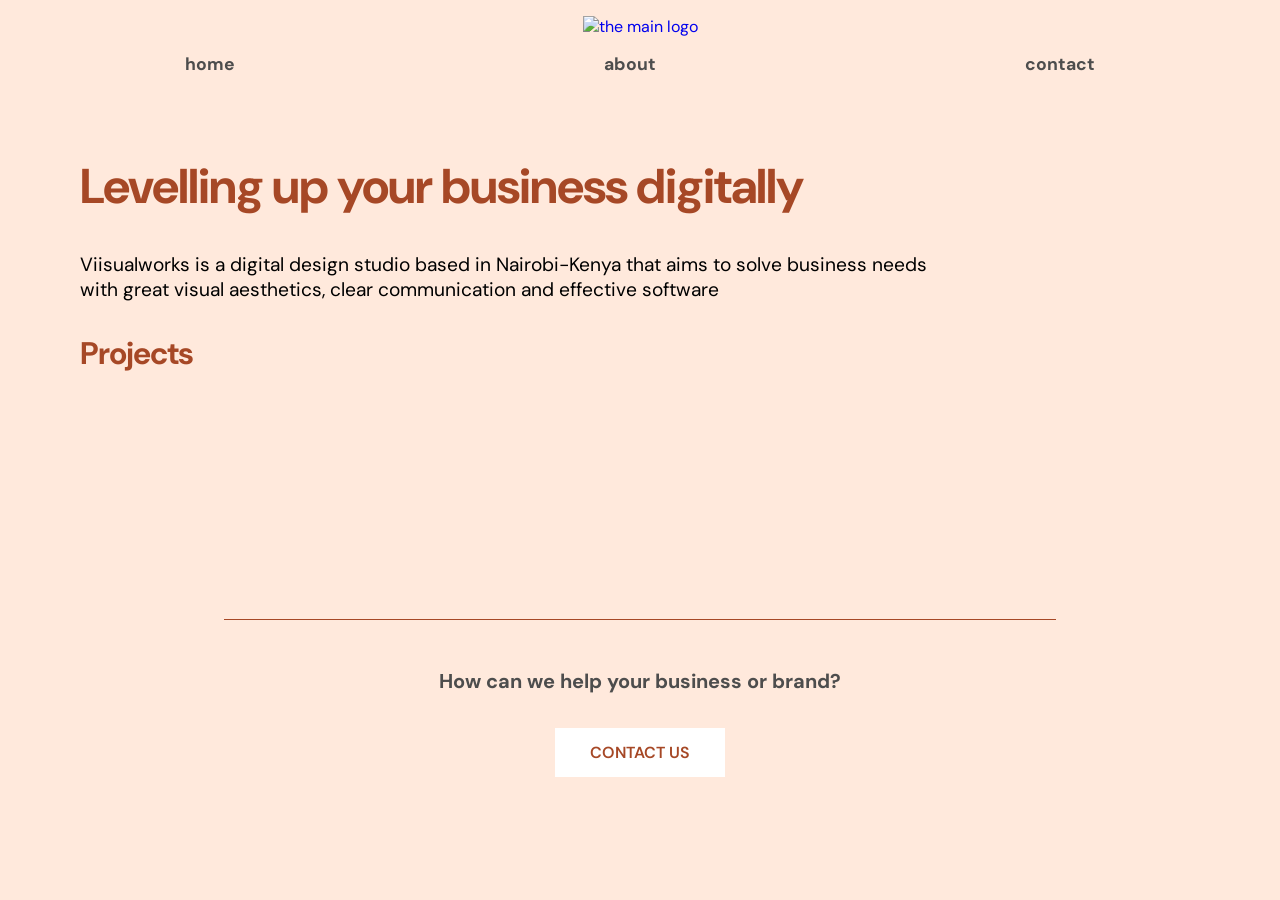
==== index.html @ f3f745de "update zordfiles page link on homepage" ====
<!doctype html>
<html lang="en">

<head>
    <meta charset="utf-8">
    <meta name="viewport" content="width=device-width, initial-scale=1">
    <link rel="stylesheet" href="./styles.css">
    <link href="https://fonts.googleapis.com/css2?family=DM+Sans:wght@400;500;700&display=swap" rel="stylesheet">
    <link rel="apple-touch-icon" sizes="180x180" href="./assets/apple-touch-icon.png">
    <link rel="icon" type="image/png" sizes="32x32" href="./assets/favicon-32x32.png">
    <link rel="icon" type="image/png" sizes="16x16" href="./assets/favicon-16x16.png">
    <meta name="theme-color" content="#ffffff">
    <!-- Primary Meta Tags -->
    <title>Viisualworks:: A Digital Creative Studio</title>
    <meta name="title" content="Viisualworks:: A Digital Creative Studio">
    <meta name="description"
        content="We are a digital creative studio based in Nairobi, Kenya. Trust us to give your business a creative digital footprint">

    <!-- Open Graph / Facebook -->
    <meta property="og:type" content="website">
    <meta property="og:url" content="https://viisualworks.github.io/">
    <meta property="og:title" content="Viisualworks:: A Digital Creative Studio">
    <meta property="og:description"
        content="We are a digital creative studio based in Nairobi, Kenya. Trust us to give your business a creative digital footprint">
    <meta property="og:image" content="https://viisualworks.github.io/assets/viisualworks-seo.jpg">

    <!-- Twitter -->
    <meta property="twitter:card" content="summary_large_image">
    <meta property="twitter:url" content="https://viisualworks.github.io/">
    <meta property="twitter:title" content="Viisualworks:: A Digital Creative Studio">
    <meta property="twitter:description"
        content="We are a digital creative studio based in Nairobi, Kenya. Trust us to give your business a creative digital footprint">
    <meta property="twitter:image" content="https://viisualworks.github.io/assets/viisualworks-seo.jpg">
</head>

<body>
    <header>
        <a href="/"><img src="./assets/logo.svg" alt="the main logo" class="main-logo"></a>
        <div class="menu-links">
            <a href="/">home</a>
            <a href="./about">about</a>
            <a href="./contact">contact</a>
        </div>
    </header>

    <div class="home-section">
        <div class="brief-info">
            <h1> Levelling up your business digitally </h1>
            <p> Viisualworks is a digital design studio based in Nairobi-Kenya that aims to solve business needs with
                great visual aesthetics, clear communication and effective software </p>
        </div>

        <div class="projects">
            <h3> Projects </h3>
            <div class="thumbnails">
                <a href="./football-foundation-for-africa">
                    <div>
                        <img src="./assets/ffa-thumbnail.png" alt="">
                        <p> The Football Foundation For Africa </p>
                    </div>
                </a>
                <a href="./unmothering-the-woman">
                    <div>
                        <img src="./assets/unmothering-thumbnail.jpg" alt="">
                        <p> Unmothering the Woman </p>
                    </div>
                </a>
                <a href="./jr-foundation">
                    <div>
                        <img src="./assets/jrf-thumbnail.jpg" alt="">
                        <p> Jennifer Riria Foundation </p>
                    </div>
                </a>
                <a href="./open-phences">
                    <div>
                        <img src="./assets/phences-thumbnail.jpg" alt="">
                        <p> Open Phences </p>
                    </div>
                </a>
                <a href="./zordfiles">
                    <div>
                        <img src="./assets/zordfiles-thumbnail.jpg" alt="">
                        <p> Zordfiles </p>
                    </div>
                </a>
            </div>
        </div>
    </div>


    <div class="main-separator"></div>

    <div class="help">
        <h5> How can we help your business or brand? </h5>
        <a href="./contact"> CONTACT US </a>
    </div>

    <script src="./scripts.js"></script>
</body>

</html>
---- styles.css ----
:root {
    --dark-grey: #4d4d4d;
    --cream: #FFE9DC;
    --brown: #A64826;
    --orange: #cd7a11;
}

html {
    font-size: 100%;
    /*16px*/
    margin: 0;
    font-family: 'DM Sans', sans-serif;
}

body {
    background-color: var(--cream);
    margin: 1em 0;
}

h1 {
    margin-top: 0;
    font-size: 3.052rem;
}

h2 {
    font-size: 2.441rem;
}

h3 {
    font-size: 1.953rem;
}

h4 {
    font-size: 1.563rem;
}

h5 {
    font-size: 1.25rem;
}

a,
a:hover {
    text-decoration: none;
}


header {
    text-align: center;
}

img.main-logo {
    width: 60px;
}

.menu-links {
    margin: 1em 0;
    display: flex;
    flex-direction: row;
    justify-content: space-around;
}

.menu-links a {
    text-decoration: none;
    color: var(--dark-grey);
    font-weight: bold;
    font-size: 1.1rem;
}

.home-section,
.about-section {
    margin: 5em 5em 4em 5em;
}

.brief-info {
    max-width: 850px;
}

.brief-info h1,
.projects h3 {
    margin-bottom: .7em;
    color: var(--brown);
    letter-spacing: -1px;
}

.brief-info p {
    font-size: 1.2em;
}

.thumbnails {
    display: grid;
    grid-template-columns: 1fr 1fr;
    gap: 3em 5em;
}

.thumbnails a {
    display: inline-block;
}

.thumbnails div {
    position: relative;
    overflow: hidden;
}

.thumbnails img {
    -webkit-transform: scale(1);
    transform: scale(1);
    -webkit-transition: .3s ease-in-out;
    transition: .3s ease-in-out;
    width: 100%;
}

.thumbnails img:hover {
    -webkit-transform: scale(1.1);
    transform: scale(1.1);
}

.thumbnails p {
    position: absolute;
    margin: 0;
    bottom: 20px;
    left: 20px;
    color: #fff;
}

/* ABOUT PAGE */
h3.our-belief,
h3.reach-out {
    max-width: 800px;
    margin: 2em auto;
    text-align: center;
    color: var(--brown);
}

.about-desc-1 {
    display: flex;
    flex-wrap: wrap-reverse;
    align-items: center;
    font-size: 1.2em;
}

.about-desc-1>div,
.about-desc-2>div {
    max-width: 600px;
    margin: 0 auto;
    padding: 1em 0;
}

.about-desc-1 img {
    width: 100%;
}

.about-desc-2 {
    display: flex;
    flex-wrap: wrap;
    align-items: center;
    font-size: 1.2em;
}

.services h4 {
    text-align: center;
    color: var(--dark-grey);
    margin: 2em 0;
}

.services>div {
    display: flex;
    justify-content: space-evenly;
    text-align: center;
}

.icons p {
    font-weight: 600;
    color: var(--dark-grey);
}

/* CASE STUDY PAGE */
.project-header {
    position: relative;
    text-align: center;
    margin: 4em 2em 2em;
}

.project-header img {
    width: 100%;
    min-height: 400px;
    object-fit: cover;
    transition: .3s ease-in-out;
}

.project-header:hover img {
    filter: brightness(.8);
}

.project-header h1 {
    position: absolute;
    top: 50%;
    right: 50%;
    transform: translate(50%, -50%);
    color: #fff;
}

.project-leads {
    display: flex;
    margin: 0 2em;
    justify-content: space-around;
}

.project-leads>div {
    margin-right: 2em;
}

.project-leads p {
    font-weight: bold;
}

.project-leads>div>p:first-child {
    margin-bottom: 0.5em;
}

.project-leads>div p:last-child {
    color: var(--orange);
    margin-top: 0;
}

.project-leads>div a {
    display: inline;
    color: var(--orange);
    font-weight: bold;
    border-bottom: 3px solid;
    line-height: 1.5;
}

.project-brief,
.project-approach,
.graphic-services {
    max-width: 900px;
    margin: 2em;
}

.project-brief h3::after,
.project-approach h3::after,
.graphic-services h3::after {
    content: "";
    display: block;
    width: 70px;
    padding-top: 5px;
    border-bottom: 3px solid #000;
}

.project-brief p,
.project-approach p,
.graphic-services p {
    color: var(--brown);
    font-weight: 500;
}

.site-screenshots {
    display: flex;
    flex-wrap: wrap;
    justify-content: space-around;
}

.site-screenshots img {
    width: 100%;
    object-fit: contain;
    margin: 2em 0;
}

.mobile-mockups {
    text-align: center;
    margin: 5em auto;
    max-width: 800px;
}

.mobile-mockups img {
    width: 100%;
    object-fit: contain;
}

a.behance-link {
    color: var(--orange);
    border-bottom: 3px solid;
}

.ffa-graphics {
    margin: 2em 2em 4em;
}

.ffa-graphics .grid-sizer,
.ffa-graphics .grid-item {
    width: 31%;
}

.grid-item {
    margin-bottom: 10px;
}

.ffa-graphics img {
    display: block;
    width: 100%;
}

.vbox-child img {
    max-height: 600px;
}

/* CONTACT PAGE */
p.collab-call {
    text-align: center;
    margin-top: -2em;
    font-weight: 500;
    font-size: 1.1rem;
    color: var(--dark-grey);
}

.contact-block {
    display: grid;
    grid-template-columns: repeat(auto-fit, minmax(300px, 1fr));
    margin: 3em;
    align-items: center;
}

.contact-block>img {
    place-self: center;
    max-width: 100%;
}

.contact-block>div img {
    float: left;
}

.contact-details>div {
    margin: 3em 0;
}

.contact-details p {
    margin: 0.5em 1em;
    display: inline-block;
    font-weight: bold;
    color: #a64826;
    font-size: 1.1em;
}

.contact-block>div a {
    display: inline-block;
    margin: 0 1.3em;
    text-decoration: none;
    color: var(--brown);
    font-weight: 600;
    font-size: 1.1em;
    border-bottom: 2px solid #C97D61;
    padding-bottom: 0.3em;
}

/* FOOTER */
.main-separator {
    width: 65%;
    margin: 3em auto;
    height: 1px;
    background-color: var(--brown);
}

.help {
    margin-bottom: 2em;
}

.help a {
    text-align: center;
    display: block;
    text-decoration: none;
    color: var(--brown);
    background-color: #fff;
    width: 170px;
    padding: 14px 0;
    margin: 0 auto;
    font-weight: 600;
}

.help h5 {
    text-align: center;
    color: var(--dark-grey);
}

/* 
  ##Device = Laptops, Desktops
*/

@media (min-width: 1025px) {
    .thumbnails p {
        font-size: 1.2em;
    }
}

/* 
  ##Device = Tablets, Ipads (portrait)
  ##Screen = B/w 768px to 1024px
*/

@media (min-width: 768px) and (max-width: 1024px) {

    .home-section,
    .about-section {
        margin: 5em 2em 4em 2em;
    }

    .thumbnails {
        gap: 2em 2em;
    }

    .about-desc-1>div,
    .about-desc-2>div {
        max-width: 100%;
    }

    .contact-block {
        justify-items: center;
    }
}

/* 
  ##Device = Most of the Smartphones Mobiles (Portrait)
  ##Screen = B/w 320px to 479px
*/

@media (min-width: 320px) and (max-width: 480px) {

    .home-section,
    .about-section {
        margin: 3em 1em 3em 1em;
    }

    .thumbnails {
        grid-template-columns: 1fr;
        gap: 2em 2em;
    }

    .project-leads {
        overflow: scroll;
        justify-content: space-between;
    }

    .project-leads>div {
        margin-right: 2em;
    }

    .project-leads>div>p:first-child {
        height: 3em;
    }
}
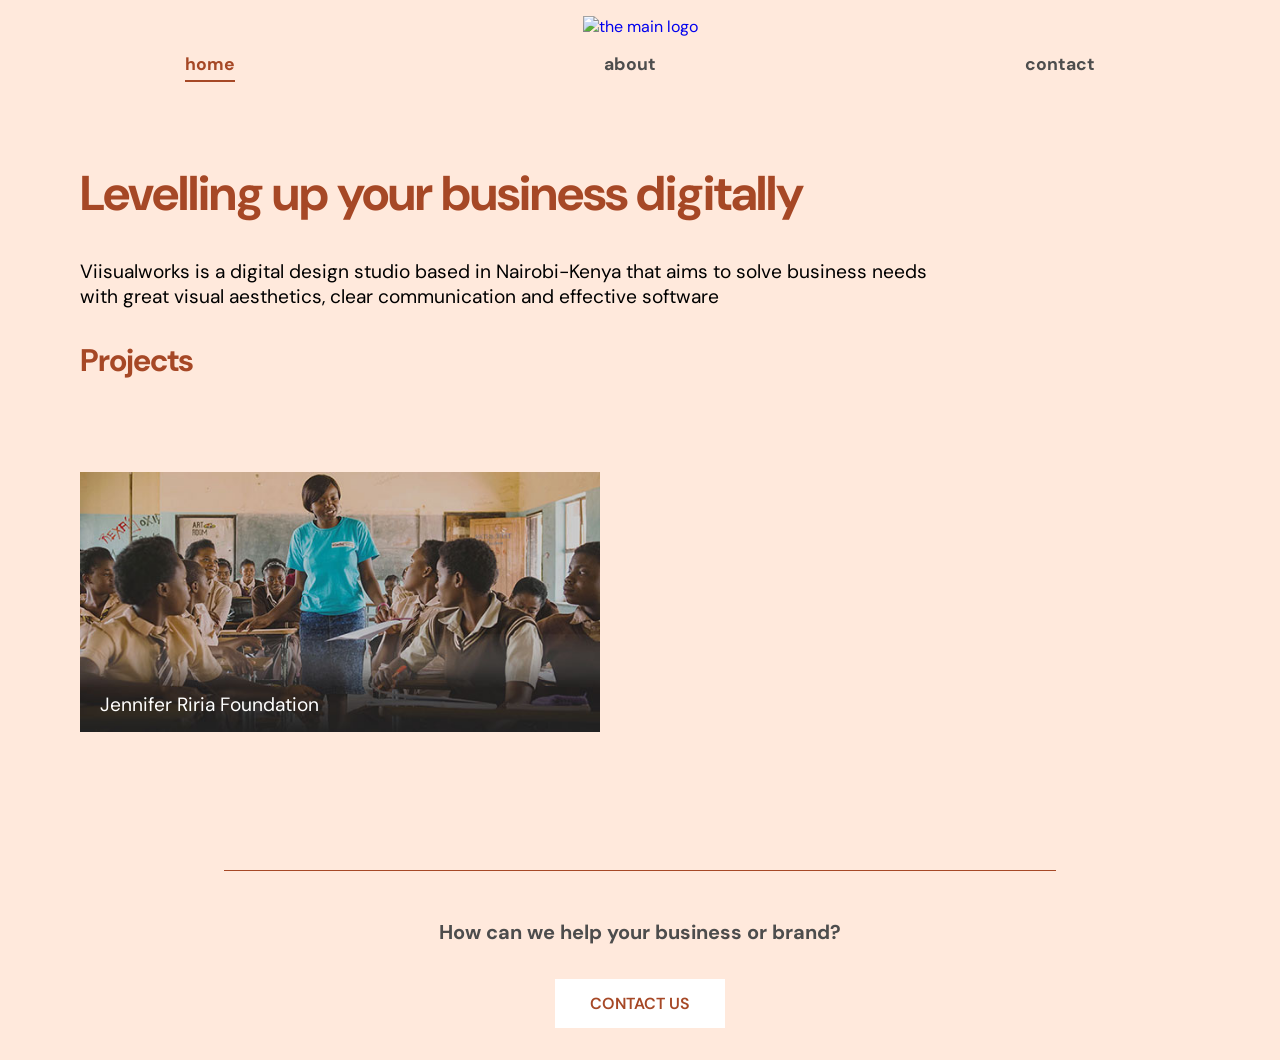
==== commit 86d2685b: "make responsive + navbar changes" ====
--- a/index.html
+++ b/index.html
@@ -37,7 +37,7 @@
     <header>
         <a href="/"><img src="./assets/logo.svg" alt="the main logo" class="main-logo"></a>
         <div class="menu-links">
-            <a href="/">home</a>
+            <a href="/" class="active">home</a>
             <a href="./about">about</a>
             <a href="./contact">contact</a>
         </div>
--- a/styles.css
+++ b/styles.css
@@ -64,6 +64,17 @@
     color: var(--dark-grey);
     font-weight: bold;
     font-size: 1.1rem;
+    padding-bottom: 5px;
+    transition: 300ms;
+}
+
+.menu-links a:hover {
+    color: var(--brown);
+}
+
+.menu-links a.active {
+    color: var(--brown);
+    border-bottom: 2px solid;
 }
 
 .home-section,
@@ -177,36 +188,48 @@
 .project-header {
     position: relative;
     text-align: center;
-    margin: 4em 2em 2em;
-}
-
-.project-header img {
+    margin: 4em 0;
+}
+
+.project-hero {
     width: 100%;
     min-height: 400px;
     object-fit: cover;
     transition: .3s ease-in-out;
 }
 
-.project-header:hover img {
+.project-hero:hover {
     filter: brightness(.8);
 }
 
-.project-header h1 {
+.project-header h3 {
     position: absolute;
     top: 50%;
     right: 50%;
     transform: translate(50%, -50%);
     color: #fff;
+    margin: 0;
+    display: flex;
+    align-items: center;
+    line-height: 1.1;
+}
+
+.arrow-link {
+    height: 30px;
+    margin-left: 15px;
 }
 
 .project-leads {
     display: flex;
     margin: 0 2em;
-    justify-content: space-around;
+}
+
+#zordfiles-leads {
+    justify-content: flex-start;
 }
 
 .project-leads>div {
-    margin-right: 2em;
+    margin-right: 5em;
 }
 
 .project-leads p {
@@ -309,7 +332,7 @@
     text-align: center;
     margin-top: -2em;
     font-weight: 500;
-    font-size: 1.1rem;
+    font-size: 1.2rem;
     color: var(--dark-grey);
 }
 
@@ -338,7 +361,7 @@
     display: inline-block;
     font-weight: bold;
     color: #a64826;
-    font-size: 1.1em;
+    font-size: 1.2em;
 }
 
 .contact-block>div a {
@@ -347,7 +370,7 @@
     text-decoration: none;
     color: var(--brown);
     font-weight: 600;
-    font-size: 1.1em;
+    font-size: 1.2em;
     border-bottom: 2px solid #C97D61;
     padding-bottom: 0.3em;
 }
@@ -424,6 +447,10 @@
 
 @media (min-width: 320px) and (max-width: 480px) {
 
+    p {
+        font-size: 1em !important;
+    }
+
     .home-section,
     .about-section {
         margin: 3em 1em 3em 1em;
@@ -446,4 +473,12 @@
     .project-leads>div>p:first-child {
         height: 3em;
     }
+
+    .project-header h3{
+        font-size: 1.5em;
+    }
+
+    .arrow-link {
+        height: 22px;
+    }
 }
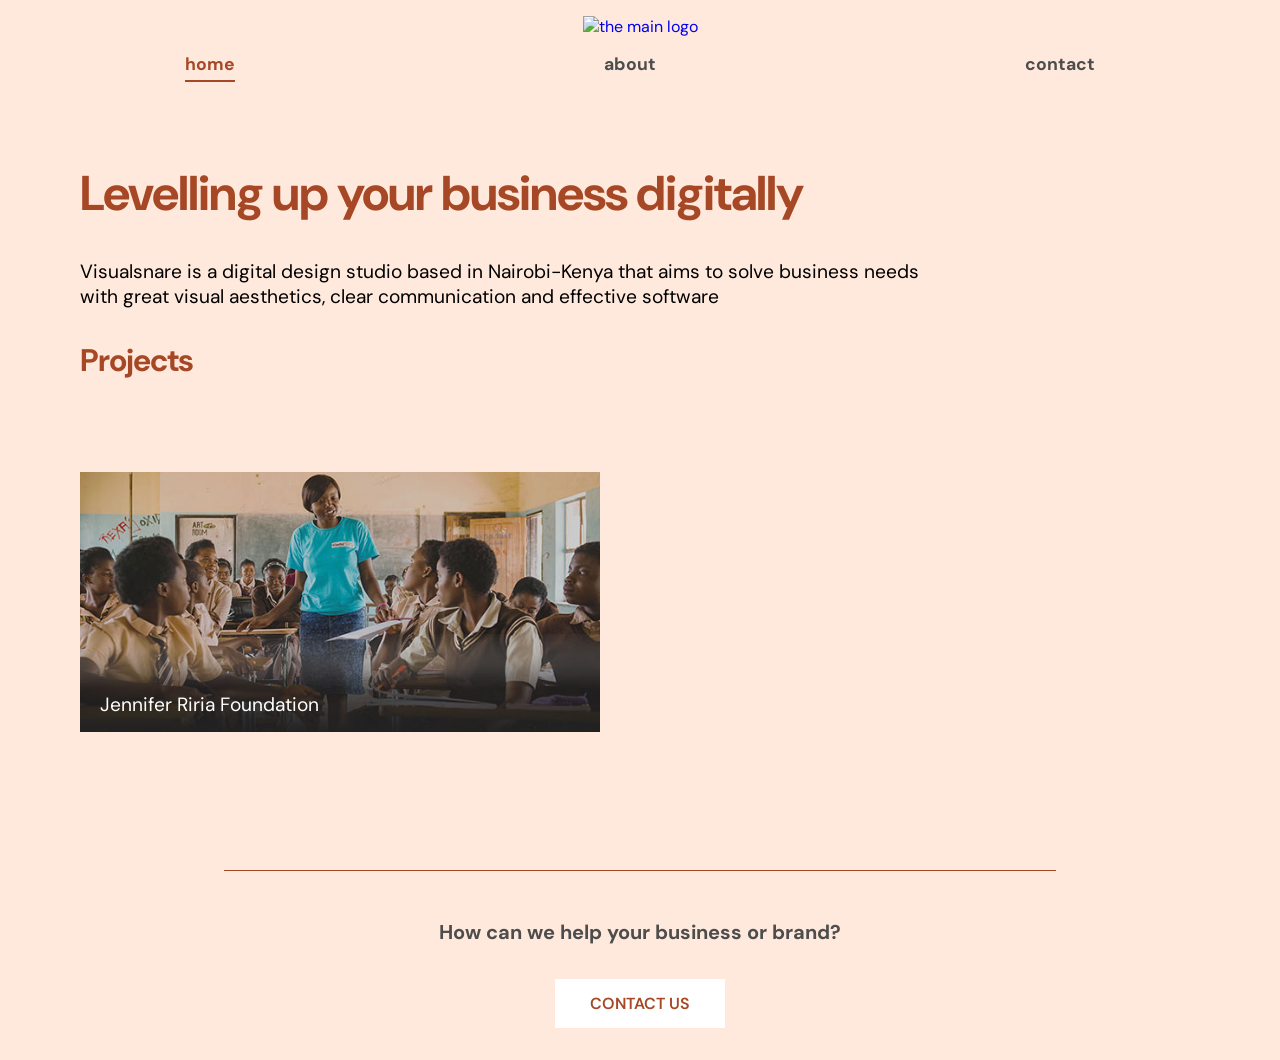
==== commit d7a23f8b: "change business name to visualsnare" ====
--- a/index.html
+++ b/index.html
@@ -11,26 +11,26 @@
     <link rel="icon" type="image/png" sizes="16x16" href="./assets/favicon-16x16.png">
     <meta name="theme-color" content="#ffffff">
     <!-- Primary Meta Tags -->
-    <title>Viisualworks:: A Digital Creative Studio</title>
-    <meta name="title" content="Viisualworks:: A Digital Creative Studio">
+    <title>Visualsnare:: A Digital Creative Studio</title>
+    <meta name="title" content="Visualsnare:: A Digital Creative Studio">
     <meta name="description"
         content="We are a digital creative studio based in Nairobi, Kenya. Trust us to give your business a creative digital footprint">
 
     <!-- Open Graph / Facebook -->
     <meta property="og:type" content="website">
-    <meta property="og:url" content="https://viisualworks.github.io/">
-    <meta property="og:title" content="Viisualworks:: A Digital Creative Studio">
+    <meta property="og:url" content="https://Visualsnare.github.io/">
+    <meta property="og:title" content="Visualsnare:: A Digital Creative Studio">
     <meta property="og:description"
         content="We are a digital creative studio based in Nairobi, Kenya. Trust us to give your business a creative digital footprint">
-    <meta property="og:image" content="https://viisualworks.github.io/assets/viisualworks-seo.jpg">
+    <meta property="og:image" content="https://Visualsnare.github.io/assets/Visualsnare-seo.jpg">
 
     <!-- Twitter -->
     <meta property="twitter:card" content="summary_large_image">
-    <meta property="twitter:url" content="https://viisualworks.github.io/">
-    <meta property="twitter:title" content="Viisualworks:: A Digital Creative Studio">
+    <meta property="twitter:url" content="https://Visualsnare.github.io/">
+    <meta property="twitter:title" content="Visualsnare:: A Digital Creative Studio">
     <meta property="twitter:description"
         content="We are a digital creative studio based in Nairobi, Kenya. Trust us to give your business a creative digital footprint">
-    <meta property="twitter:image" content="https://viisualworks.github.io/assets/viisualworks-seo.jpg">
+    <meta property="twitter:image" content="https://Visualsnare.github.io/assets/Visualsnare-seo.jpg">
 </head>
 
 <body>
@@ -46,7 +46,7 @@
     <div class="home-section">
         <div class="brief-info">
             <h1> Levelling up your business digitally </h1>
-            <p> Viisualworks is a digital design studio based in Nairobi-Kenya that aims to solve business needs with
+            <p> Visualsnare is a digital design studio based in Nairobi-Kenya that aims to solve business needs with
                 great visual aesthetics, clear communication and effective software </p>
         </div>
 
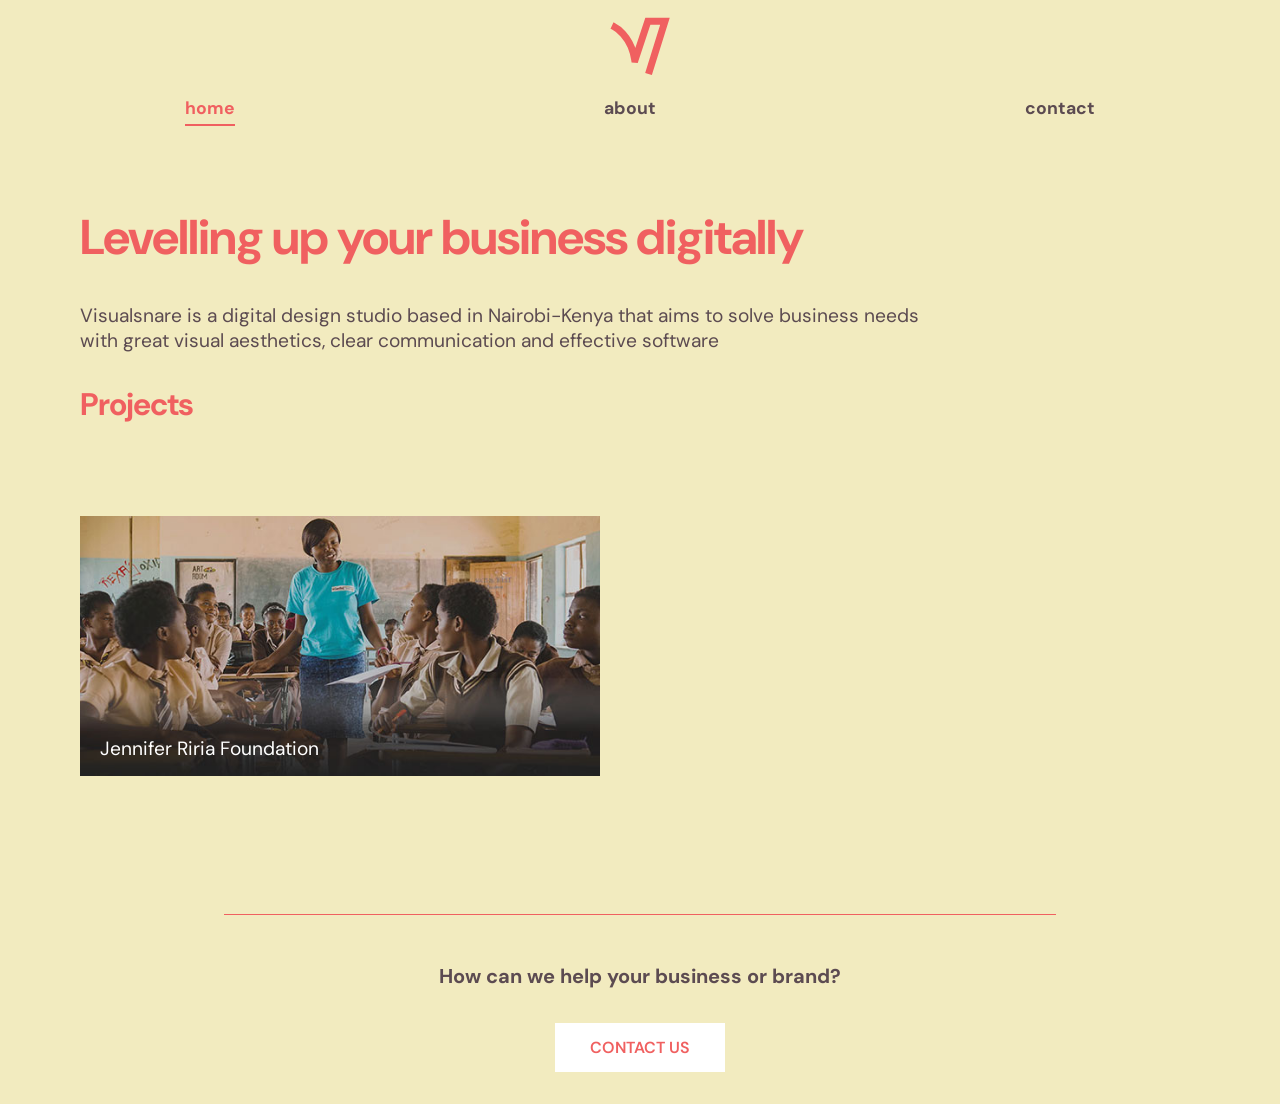
==== commit df327bcc: "change casing title" ====
--- a/index.html
+++ b/index.html
@@ -18,11 +18,11 @@
 
     <!-- Open Graph / Facebook -->
     <meta property="og:type" content="website">
-    <meta property="og:url" content="https://Visualsnare.github.io/">
+    <meta property="og:url" content="https://visualsnare.github.io/">
     <meta property="og:title" content="Visualsnare:: A Digital Creative Studio">
     <meta property="og:description"
         content="We are a digital creative studio based in Nairobi, Kenya. Trust us to give your business a creative digital footprint">
-    <meta property="og:image" content="https://Visualsnare.github.io/assets/Visualsnare-seo.jpg">
+    <meta property="og:image" content="https://visualsnare.github.io/assets/visualsnare-seo.jpg">
 
     <!-- Twitter -->
     <meta property="twitter:card" content="summary_large_image">
@@ -30,7 +30,7 @@
     <meta property="twitter:title" content="Visualsnare:: A Digital Creative Studio">
     <meta property="twitter:description"
         content="We are a digital creative studio based in Nairobi, Kenya. Trust us to give your business a creative digital footprint">
-    <meta property="twitter:image" content="https://Visualsnare.github.io/assets/Visualsnare-seo.jpg">
+    <meta property="twitter:image" content="https://visualsnare.github.io/assets/Visualsnare-seo.jpg">
 </head>
 
 <body>
--- a/styles.css
+++ b/styles.css
@@ -1,8 +1,8 @@
 :root {
-    --dark-grey: #4d4d4d;
-    --cream: #FFE9DC;
-    --brown: #A64826;
-    --orange: #cd7a11;
+    --brownish: #5c4b51;
+    --cream: #F2EBBF;
+    --red: #f06060;
+    --orange: #e28200;;
 }
 
 html {
@@ -38,6 +38,10 @@
     font-size: 1.25rem;
 }
 
+p{
+    color: var(--brownish);
+}
+
 a,
 a:hover {
     text-decoration: none;
@@ -61,7 +65,7 @@
 
 .menu-links a {
     text-decoration: none;
-    color: var(--dark-grey);
+    color: var(--brownish);
     font-weight: bold;
     font-size: 1.1rem;
     padding-bottom: 5px;
@@ -69,11 +73,11 @@
 }
 
 .menu-links a:hover {
-    color: var(--brown);
+    color: var(--red);
 }
 
 .menu-links a.active {
-    color: var(--brown);
+    color: var(--red);
     border-bottom: 2px solid;
 }
 
@@ -89,7 +93,7 @@
 .brief-info h1,
 .projects h3 {
     margin-bottom: .7em;
-    color: var(--brown);
+    color: var(--red);
     letter-spacing: -1px;
 }
 
@@ -139,7 +143,7 @@
     max-width: 800px;
     margin: 2em auto;
     text-align: center;
-    color: var(--brown);
+    color: var(--red);
 }
 
 .about-desc-1 {
@@ -169,7 +173,7 @@
 
 .services h4 {
     text-align: center;
-    color: var(--dark-grey);
+    color: var(--brownish);
     margin: 2em 0;
 }
 
@@ -181,7 +185,7 @@
 
 .icons p {
     font-weight: 600;
-    color: var(--dark-grey);
+    color: var(--brownish);
 }
 
 /* CASE STUDY PAGE */
@@ -260,6 +264,10 @@
     margin: 2em;
 }
 
+.project-brief h3, .graphic-services h3{
+    color: var(--orange);
+}
+
 .project-brief h3::after,
 .project-approach h3::after,
 .graphic-services h3::after {
@@ -267,13 +275,12 @@
     display: block;
     width: 70px;
     padding-top: 5px;
-    border-bottom: 3px solid #000;
+    border-bottom: 3px solid var(--orange);
 }
 
 .project-brief p,
 .project-approach p,
 .graphic-services p {
-    color: var(--brown);
     font-weight: 500;
 }
 
@@ -333,7 +340,7 @@
     margin-top: -2em;
     font-weight: 500;
     font-size: 1.2rem;
-    color: var(--dark-grey);
+    color: var(--brownish);
 }
 
 .contact-block {
@@ -368,7 +375,7 @@
     display: inline-block;
     margin: 0 1.3em;
     text-decoration: none;
-    color: var(--brown);
+    color: var(--red);
     font-weight: 600;
     font-size: 1.2em;
     border-bottom: 2px solid #C97D61;
@@ -380,7 +387,7 @@
     width: 65%;
     margin: 3em auto;
     height: 1px;
-    background-color: var(--brown);
+    background-color: var(--red);
 }
 
 .help {
@@ -391,17 +398,23 @@
     text-align: center;
     display: block;
     text-decoration: none;
-    color: var(--brown);
+    color: var(--red);
     background-color: #fff;
     width: 170px;
     padding: 14px 0;
     margin: 0 auto;
     font-weight: 600;
+    transition: .5s ease-in-out;
+}
+
+.help a:hover{
+    background-color: var(--red);
+    color: #fff;
 }
 
 .help h5 {
     text-align: center;
-    color: var(--dark-grey);
+    color: var(--brownish);
 }
 
 /* 
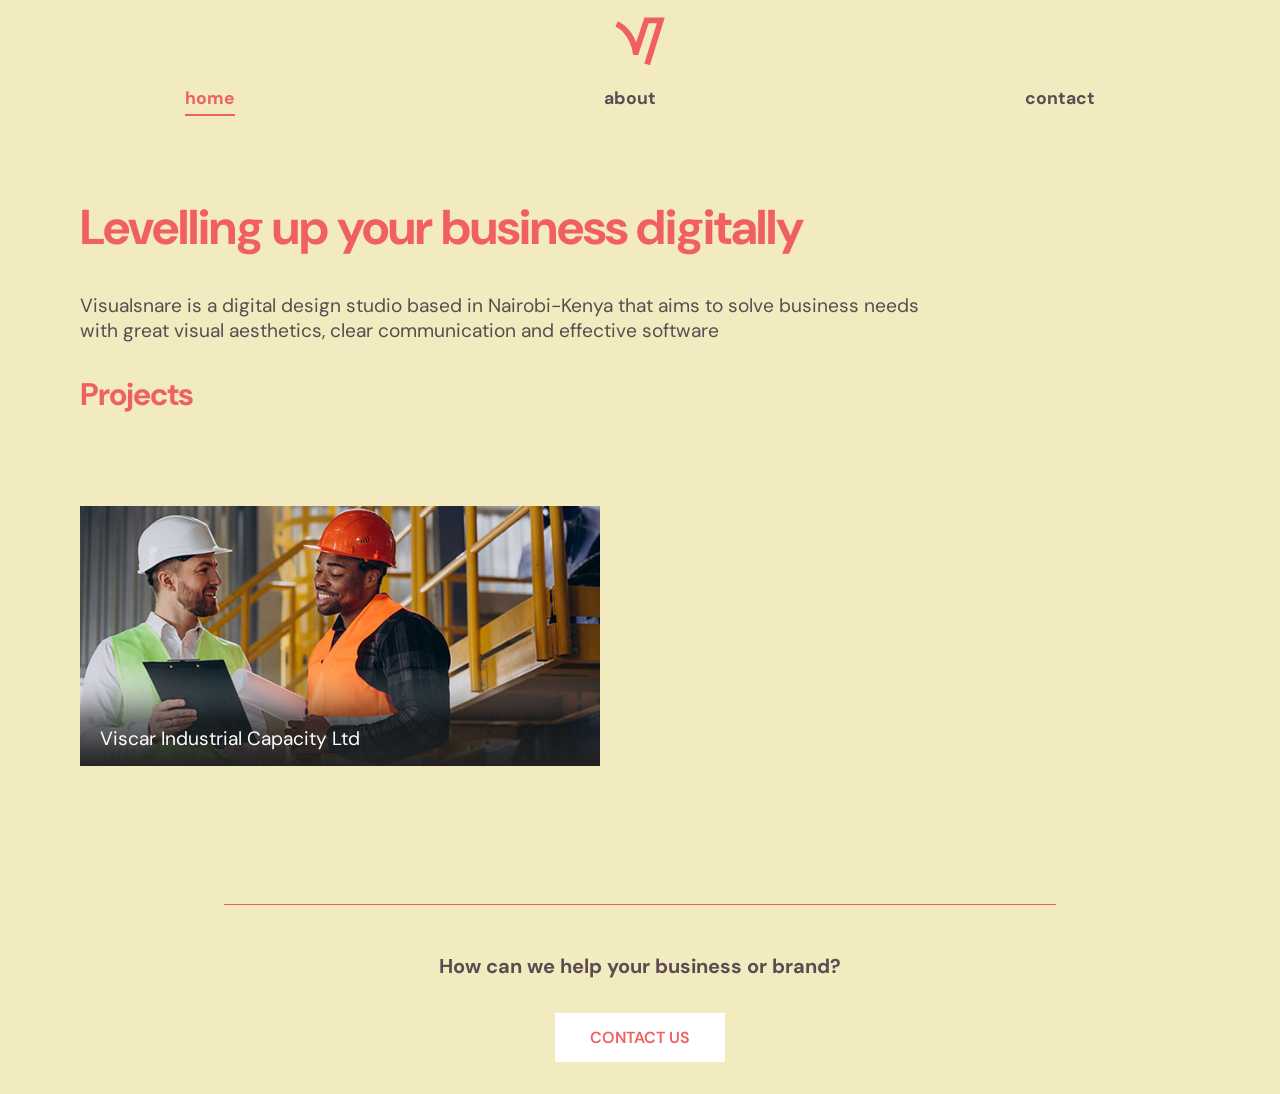
==== commit 0f36f7b2: "add viscar capacity to my portfolio" ====
--- a/index.html
+++ b/index.html
@@ -22,7 +22,7 @@
     <meta property="og:title" content="Visualsnare:: A Digital Creative Studio">
     <meta property="og:description"
         content="We are a digital creative studio based in Nairobi, Kenya. Trust us to give your business a creative digital footprint">
-    <meta property="og:image" content="https://visualsnare.github.io/assets/visualsnare-seo.jpg">
+    <meta property="og:image" content="https://visualsnare.github.io/assets/seo-banner.jpg">
 
     <!-- Twitter -->
     <meta property="twitter:card" content="summary_large_image">
@@ -30,7 +30,7 @@
     <meta property="twitter:title" content="Visualsnare:: A Digital Creative Studio">
     <meta property="twitter:description"
         content="We are a digital creative studio based in Nairobi, Kenya. Trust us to give your business a creative digital footprint">
-    <meta property="twitter:image" content="https://visualsnare.github.io/assets/Visualsnare-seo.jpg">
+    <meta property="twitter:image" content="https://visualsnare.github.io/assets/seo-banner.jpg">
 </head>
 
 <body>
@@ -65,10 +65,10 @@
                         <p> Unmothering the Woman </p>
                     </div>
                 </a>
-                <a href="./jr-foundation">
+                <a href="./viscar-industrial-capacity">
                     <div>
-                        <img src="./assets/jrf-thumbnail.jpg" alt="">
-                        <p> Jennifer Riria Foundation </p>
+                        <img src="./assets/viscar-thumbnail.jpg" alt="">
+                        <p> Viscar Industrial Capacity Ltd </p>
                     </div>
                 </a>
                 <a href="./open-phences">
--- a/styles.css
+++ b/styles.css
@@ -53,7 +53,7 @@
 }
 
 img.main-logo {
-    width: 60px;
+    width: 50px;
 }
 
 .menu-links {
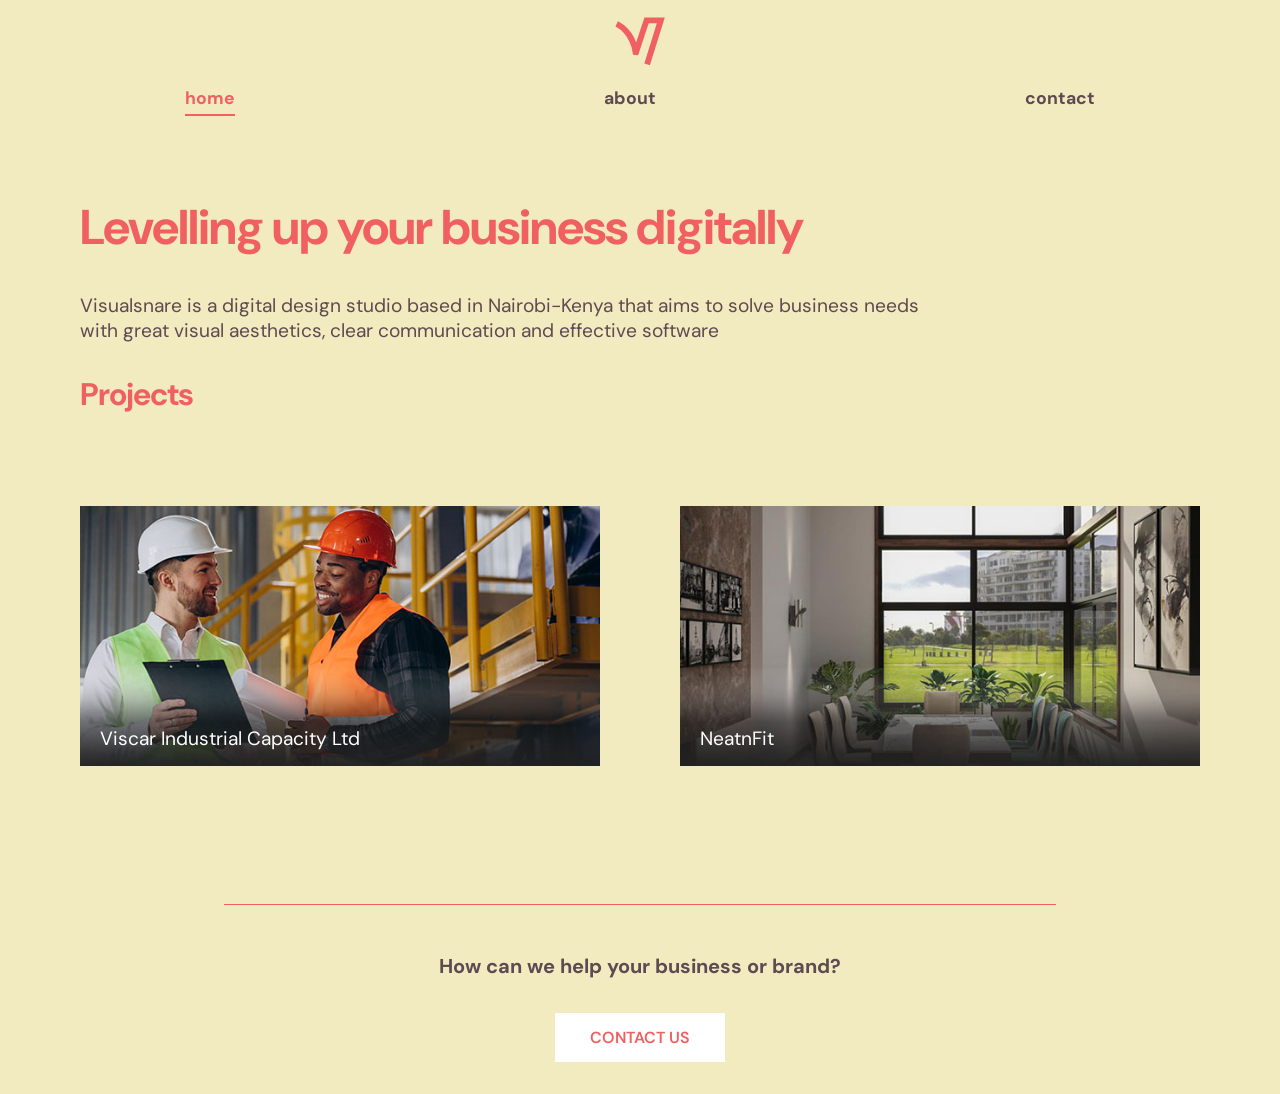
==== commit 54aa819a: "add neatnfit to website portfolio" ====
--- a/index.html
+++ b/index.html
@@ -71,10 +71,10 @@
                         <p> Viscar Industrial Capacity Ltd </p>
                     </div>
                 </a>
-                <a href="./open-phences">
+                <a href="./neatnfit">
                     <div>
-                        <img src="./assets/phences-thumbnail.jpg" alt="">
-                        <p> Open Phences </p>
+                        <img src="./assets/nnf-thumbnail.jpg" alt="">
+                        <p> NeatnFit </p>
                     </div>
                 </a>
                 <a href="./zordfiles">
